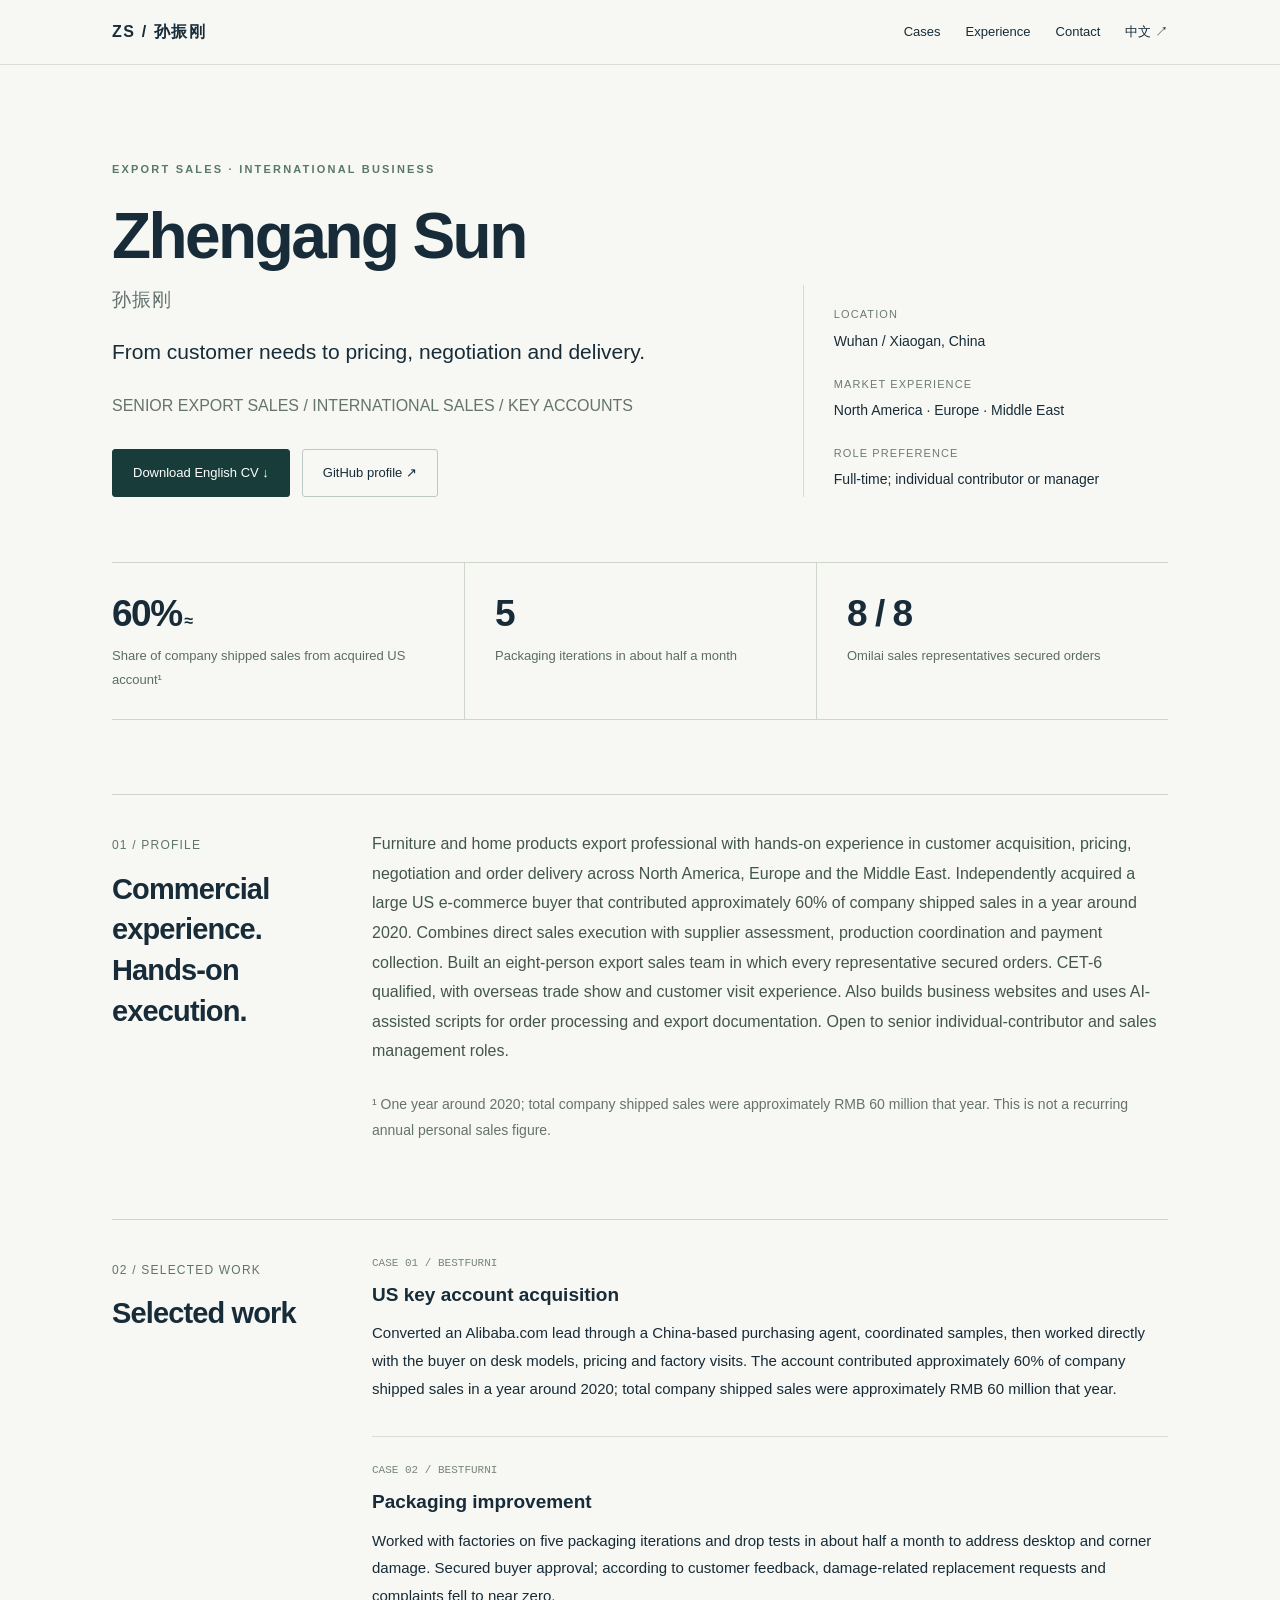
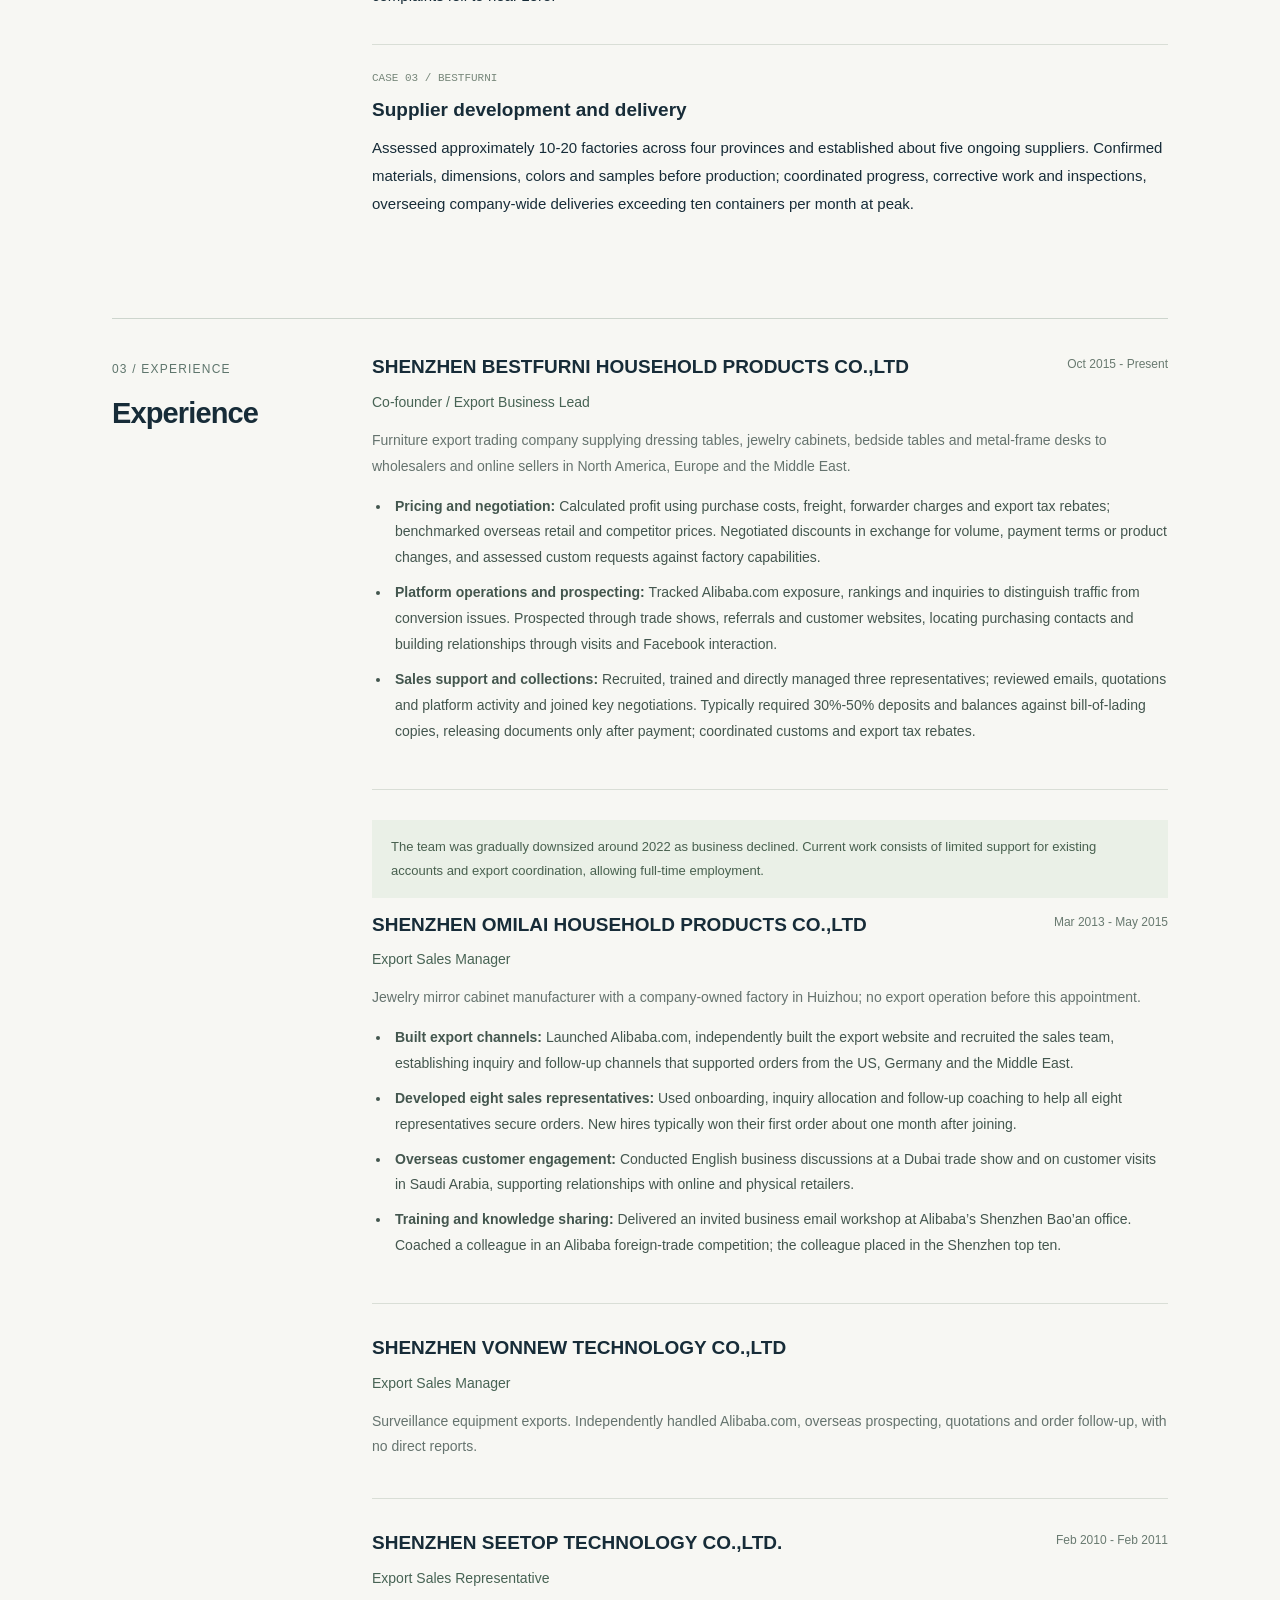
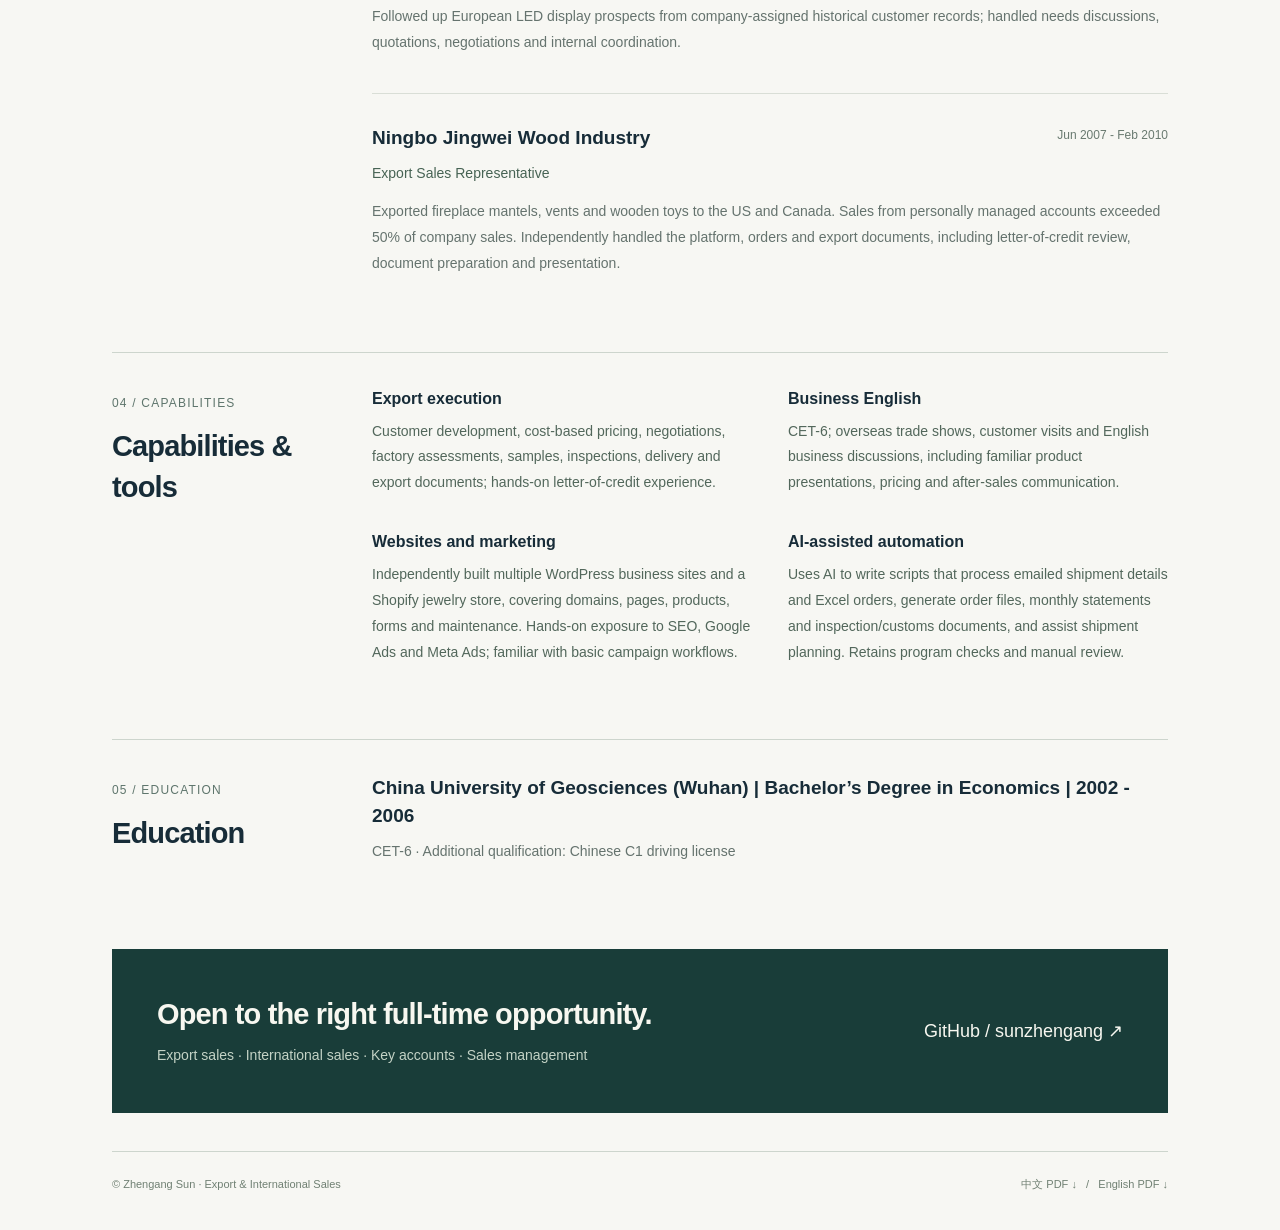
==== en.html @ 6c3768ad "Publish bilingual export sales resume with public PDF downloads" ====
<!doctype html><html lang="en"><head><meta charset="utf-8"><meta name="viewport" content="width=device-width,initial-scale=1"><title>Zhengang Sun | Export & International Sales</title><meta name="description" content="SENIOR EXPORT SALES / INTERNATIONAL SALES / KEY ACCOUNTS · Wuhan / Xiaogan · Customer development, negotiation and export delivery"><meta name="theme-color" content="#193d39"><link rel="stylesheet" href="style.css"><link rel="alternate" hreflang="zh-CN" href="index.html"></head><body><a class="skip" href="#main">Skip to content</a><header><nav aria-label="Main navigation"><a class="brand" href="en.html">ZS / 孙振刚</a><div class="navlinks"><a class="optional" href="#cases">Cases</a><a class="optional" href="#experience">Experience</a><a href="#contact">Contact</a><a href="index.html" lang="zh-CN">中文 ↗</a></div></nav></header><main id="main"><div class="hero"><div><span class="eyebrow">EXPORT SALES · INTERNATIONAL BUSINESS</span><h1>Zhengang Sun<small>孙振刚</small></h1><p class="lead">From customer needs to pricing, negotiation and delivery.</p><p class="muted">SENIOR EXPORT SALES / INTERNATIONAL SALES / KEY ACCOUNTS</p><div class="actions"><a class="button primary" href="resume-en.pdf" download>Download English CV ↓</a><a class="button" href="https://github.com/sunzhengang">GitHub profile ↗</a></div></div><aside class="hero-aside"><dl><div><dt>LOCATION</dt><dd>Wuhan / Xiaogan, China</dd></div><div><dt>MARKET EXPERIENCE</dt><dd>North America · Europe · Middle East</dd></div><div><dt>ROLE PREFERENCE</dt><dd>Full-time; individual contributor or manager</dd></div></dl></aside></div><div class="facts"><div class="fact"><div class="number">60%<span style="font-size:16px"> ≈</span></div><p>Share of company shipped sales from acquired US account¹</p></div><div class="fact"><div class="number">5</div><p>Packaging iterations in about half a month</p></div><div class="fact"><div class="number">8 / 8</div><p>Omilai sales representatives secured orders</p></div></div><section id="profile" class="section-layout"><div><span class="section-label">01 / PROFILE</span><h2>Commercial experience.<br>Hands-on execution.</h2></div><div><p class="intro">Furniture and home products export professional with hands-on experience in customer acquisition, pricing, negotiation and order delivery across North America, Europe and the Middle East. Independently acquired a large US e-commerce buyer that contributed approximately 60% of company shipped sales in a year around 2020. Combines direct sales execution with supplier assessment, production coordination and payment collection. Built an eight-person export sales team in which every representative secured orders. CET-6 qualified, with overseas trade show and customer visit experience. Also builds business websites and uses AI-assisted scripts for order processing and export documentation. Open to senior individual-contributor and sales management roles.</p><p class="context">¹ One year around 2020; total company shipped sales were approximately RMB 60 million that year. This is not a recurring annual personal sales figure.</p></div></section><section id="cases" class="section-layout"><div><span class="section-label">02 / SELECTED WORK</span><h2>Selected work</h2></div><div><article class="case"><div class="case-index">CASE 01 / BESTFURNI</div><h3>US key account acquisition</h3><p>Converted an Alibaba.com lead through a China-based purchasing agent, coordinated samples, then worked directly with the buyer on desk models, pricing and factory visits. The account contributed approximately 60% of company shipped sales in a year around 2020; total company shipped sales were approximately RMB 60 million that year.</p></article><article class="case"><div class="case-index">CASE 02 / BESTFURNI</div><h3>Packaging improvement</h3><p>Worked with factories on five packaging iterations and drop tests in about half a month to address desktop and corner damage. Secured buyer approval; according to customer feedback, damage-related replacement requests and complaints fell to near zero.</p></article><article class="case"><div class="case-index">CASE 03 / BESTFURNI</div><h3>Supplier development and delivery</h3><p>Assessed approximately 10-20 factories across four provinces and established about five ongoing suppliers. Confirmed materials, dimensions, colors and samples before production; coordinated progress, corrective work and inspections, overseeing company-wide deliveries exceeding ten containers per month at peak.</p></article></div></section><section id="experience" class="section-layout"><div><span class="section-label">03 / EXPERIENCE</span><h2>Experience</h2></div><div><article class="job"><div class="jobhead"><h3>SHENZHEN BESTFURNI HOUSEHOLD PRODUCTS CO.,LTD</h3><span class="date">Oct 2015 - Present</span></div><p class="role">Co-founder / Export Business Lead</p><p class="context">Furniture export trading company supplying dressing tables, jewelry cabinets, bedside tables and metal-frame desks to wholesalers and online sellers in North America, Europe and the Middle East.</p><ul><li><strong>Pricing and negotiation: </strong>Calculated profit using purchase costs, freight, forwarder charges and export tax rebates; benchmarked overseas retail and competitor prices. Negotiated discounts in exchange for volume, payment terms or product changes, and assessed custom requests against factory capabilities.</li><li><strong>Platform operations and prospecting: </strong>Tracked Alibaba.com exposure, rankings and inquiries to distinguish traffic from conversion issues. Prospected through trade shows, referrals and customer websites, locating purchasing contacts and building relationships through visits and Facebook interaction.</li><li><strong>Sales support and collections: </strong>Recruited, trained and directly managed three representatives; reviewed emails, quotations and platform activity and joined key negotiations. Typically required 30%-50% deposits and balances against bill-of-lading copies, releasing documents only after payment; coordinated customs and export tax rebates.</li></ul></article><p class="note">The team was gradually downsized around 2022 as business declined. Current work consists of limited support for existing accounts and export coordination, allowing full-time employment.</p><article class="job"><div class="jobhead"><h3>SHENZHEN OMILAI HOUSEHOLD PRODUCTS CO.,LTD</h3><span class="date">Mar 2013 - May 2015</span></div><p class="role">Export Sales Manager</p><p class="context">Jewelry mirror cabinet manufacturer with a company-owned factory in Huizhou; no export operation before this appointment.</p><ul><li><strong>Built export channels: </strong>Launched Alibaba.com, independently built the export website and recruited the sales team, establishing inquiry and follow-up channels that supported orders from the US, Germany and the Middle East.</li><li><strong>Developed eight sales representatives: </strong>Used onboarding, inquiry allocation and follow-up coaching to help all eight representatives secure orders. New hires typically won their first order about one month after joining.</li><li><strong>Overseas customer engagement: </strong>Conducted English business discussions at a Dubai trade show and on customer visits in Saudi Arabia, supporting relationships with online and physical retailers.</li><li><strong>Training and knowledge sharing: </strong>Delivered an invited business email workshop at Alibaba’s Shenzhen Bao’an office. Coached a colleague in an Alibaba foreign-trade competition; the colleague placed in the Shenzhen top ten.</li></ul></article><article class="job"><div class="jobhead"><h3>SHENZHEN VONNEW TECHNOLOGY CO.,LTD</h3><span class="date"></span></div><p class="role">Export Sales Manager</p><p class="context">Surveillance equipment exports. Independently handled Alibaba.com, overseas prospecting, quotations and order follow-up, with no direct reports.</p></article><article class="job"><div class="jobhead"><h3>SHENZHEN SEETOP TECHNOLOGY CO.,LTD.</h3><span class="date">Feb 2010 - Feb 2011</span></div><p class="role">Export Sales Representative</p><p class="context">Followed up European LED display prospects from company-assigned historical customer records; handled needs discussions, quotations, negotiations and internal coordination.</p></article><article class="job"><div class="jobhead"><h3>Ningbo Jingwei Wood Industry</h3><span class="date">Jun 2007 - Feb 2010</span></div><p class="role">Export Sales Representative</p><p class="context">Exported fireplace mantels, vents and wooden toys to the US and Canada. Sales from personally managed accounts exceeded 50% of company sales. Independently handled the platform, orders and export documents, including letter-of-credit review, document preparation and presentation.</p></article></div></section><section id="skills" class="section-layout"><div><span class="section-label">04 / CAPABILITIES</span><h2>Capabilities & tools</h2></div><div><div class="skills"><article class="skill"><h3>Export execution</h3><p>Customer development, cost-based pricing, negotiations, factory assessments, samples, inspections, delivery and export documents; hands-on letter-of-credit experience.</p></article><article class="skill"><h3>Business English</h3><p>CET-6; overseas trade shows, customer visits and English business discussions, including familiar product presentations, pricing and after-sales communication.</p></article><article class="skill"><h3>Websites and marketing</h3><p>Independently built multiple WordPress business sites and a Shopify jewelry store, covering domains, pages, products, forms and maintenance. Hands-on exposure to SEO, Google Ads and Meta Ads; familiar with basic campaign workflows.</p></article><article class="skill"><h3>AI-assisted automation</h3><p>Uses AI to write scripts that process emailed shipment details and Excel orders, generate order files, monthly statements and inspection/customs documents, and assist shipment planning. Retains program checks and manual review.</p></article></div></div></section><section id="education" class="section-layout"><div><span class="section-label">05 / EDUCATION</span><h2>Education</h2></div><div><h3>China University of Geosciences (Wuhan)  |  Bachelor’s Degree in Economics  |  2002 - 2006</h3><p class="context">CET-6 · Additional qualification: Chinese C1 driving license</p></div></section><section id="contact" class="contact"><div><h2>Open to the right full-time opportunity.</h2><p>Export sales · International sales · Key accounts · Sales management</p></div><a href="https://github.com/sunzhengang">GitHub / sunzhengang ↗</a></section><footer><span>© Zhengang Sun · Export & International Sales</span><span><a href="resume-zh.pdf" download>中文 PDF ↓</a> &nbsp; / &nbsp; <a href="resume-en.pdf" download>English PDF ↓</a></span></footer></main></body></html>
---- style.css ----
*{box-sizing:border-box}html{scroll-behavior:smooth;scroll-padding-top:90px}body{margin:0;background:#f7f7f3;color:#172c38;font:16px/1.85 -apple-system,BlinkMacSystemFont,"Segoe UI","PingFang SC","Microsoft YaHei",sans-serif}a{color:inherit;text-decoration:none}a:hover{text-decoration:underline}header{border-bottom:1px solid #daddd7;background:#f7f7f3ef;position:sticky;top:0;z-index:2;backdrop-filter:blur(12px)}nav{max-width:1120px;margin:auto;display:flex;align-items:center;justify-content:space-between;padding:17px 32px;gap:24px}.brand{font-weight:650;letter-spacing:.1em}.navlinks{display:flex;gap:25px;font-size:13px}main{max-width:1120px;margin:auto;padding:0 32px}.hero{padding:88px 0 65px;display:grid;grid-template-columns:1.7fr 1fr;gap:70px}.eyebrow{font-size:11px;letter-spacing:.2em;font-weight:650;color:#58776f;text-transform:uppercase}h1{font-size:64px;line-height:1.15;letter-spacing:-.04em;margin:18px 0 22px;font-weight:600}h1 small{font-size:19px;letter-spacing:.06em;display:block;margin-top:15px;font-weight:400;color:#62716f}h2{font-size:29px;font-weight:550;letter-spacing:-.03em;line-height:1.4;margin:10px 0 28px}h3{font-size:19px;line-height:1.5;font-weight:600;margin:0 0 8px}.lead{font-size:21px;line-height:1.8;max-width:640px}.muted,.context{color:#65736e}.hero-aside{border-left:1px solid #d5dbd3;padding-left:30px;align-self:end;font-size:14px}.hero-aside dl{margin:0}.hero-aside dt{font-size:11px;color:#6d7b76;letter-spacing:.1em;margin-top:19px}.hero-aside dd{margin:4px 0}.actions{display:flex;gap:12px;flex-wrap:wrap;margin-top:28px}.button{font-size:13px;padding:11px 20px;border:1px solid #bdc9c0;border-radius:3px;display:inline-block}.button.primary{background:#183c3a;color:#fff;border-color:#183c3a}.facts{display:grid;grid-template-columns:repeat(3,1fr);border-top:1px solid #cdd5cd;border-bottom:1px solid #cdd5cd;margin-bottom:74px}.fact{padding:27px 25px 27px 0}.fact+.fact{border-left:1px solid #cdd5cd;padding-left:30px}.number{font-size:37px;font-weight:550;letter-spacing:-.04em;line-height:1.3}.fact p{font-size:13px;margin:6px 0 0;color:#596d65}section{padding:0 0 67px}.section-layout{display:grid;grid-template-columns:220px 1fr;gap:40px;border-top:1px solid #cdd5cd;padding-top:34px}.section-label{font-size:12px;color:#5e756c;letter-spacing:.1em}.intro{margin:0 0 26px;color:#43564e}.case{border-top:1px solid #d9ded6;padding:24px 0}.case:first-child{border-top:0;padding-top:0}.case-index{font:11px/1.8 monospace;color:#77877a;margin-bottom:7px}.case p{margin:10px 0;font-size:15px}.result{border-left:2px solid #789185;padding:5px 0 5px 16px;color:#294f43}.job{padding:0 0 30px;margin-bottom:30px;border-bottom:1px solid #d9ded6}.job:last-child{margin:0;border:0;padding-bottom:0}.jobhead{display:flex;justify-content:space-between;gap:22px}.date{font-size:12px;white-space:nowrap;color:#697a70}.role{color:#476354;font-size:14px;margin:0 0 12px}.context{font-size:14px;margin:8px 0}.job ul{padding-left:19px;font-size:14px;color:#43564e}.job li{padding-left:4px;margin:9px 0}.note{font-size:13px;background:#eaf0e7;padding:15px 19px;color:#48604f}.skills{display:grid;grid-template-columns:1fr 1fr;gap:28px 36px}.skill h3{font-size:16px}.skill p{font-size:14px;color:#52675b;margin:6px 0}.contact{background:#193d39;color:#f7f7f0;padding:45px;display:flex;justify-content:space-between;align-items:center;gap:24px;margin-bottom:38px}.contact h2{margin:0 0 8px}.contact p{font-size:14px;color:#c4d3c6;margin:0}.contact a{font-size:18px}footer{border-top:1px solid #cdd5cd;padding:22px 0 35px;font-size:11px;color:#708073;display:flex;justify-content:space-between;gap:20px}.skip{position:absolute;left:-999px}.skip:focus{left:20px;top:10px;background:white;z-index:9}a:focus-visible{outline:2px solid #4c806b;outline-offset:5px}@media(max-width:760px){nav{padding:14px 22px}.navlinks{gap:15px}.navlinks .optional{display:none}main{padding:0 22px}.hero{padding:50px 0 35px;grid-template-columns:1fr;gap:25px}h1{font-size:48px}.lead{font-size:18px}.hero-aside{border-left:0;border-top:1px solid #d5dbd3;padding:10px 0 0}.hero-aside dl{display:grid;grid-template-columns:1fr 1fr;gap:0 20px}.facts{margin-bottom:45px}.fact{padding:20px 10px 20px 0}.fact+.fact{padding-left:15px}.number{font-size:28px}.fact p{font-size:11px}.section-layout{grid-template-columns:1fr;gap:20px;padding-top:24px}h2{font-size:26px}.jobhead{display:block}.date{display:block;margin-bottom:9px}.skills{grid-template-columns:1fr;gap:20px}.contact{padding:25px;display:block}.contact a{display:block;margin-top:20px;font-size:16px}section{padding-bottom:45px}footer{display:block}footer span{display:block}}@media print{header,.actions,.contact{display:none}body{background:white;font-size:11px}main{max-width:none;padding:0}.hero{padding:0;gap:25px}h1{font-size:32px}.facts{margin-bottom:20px}.section-layout{grid-template-columns:130px 1fr;gap:15px}section{padding-bottom:20px}.job,.case{break-inside:avoid}.lead{font-size:15px}}
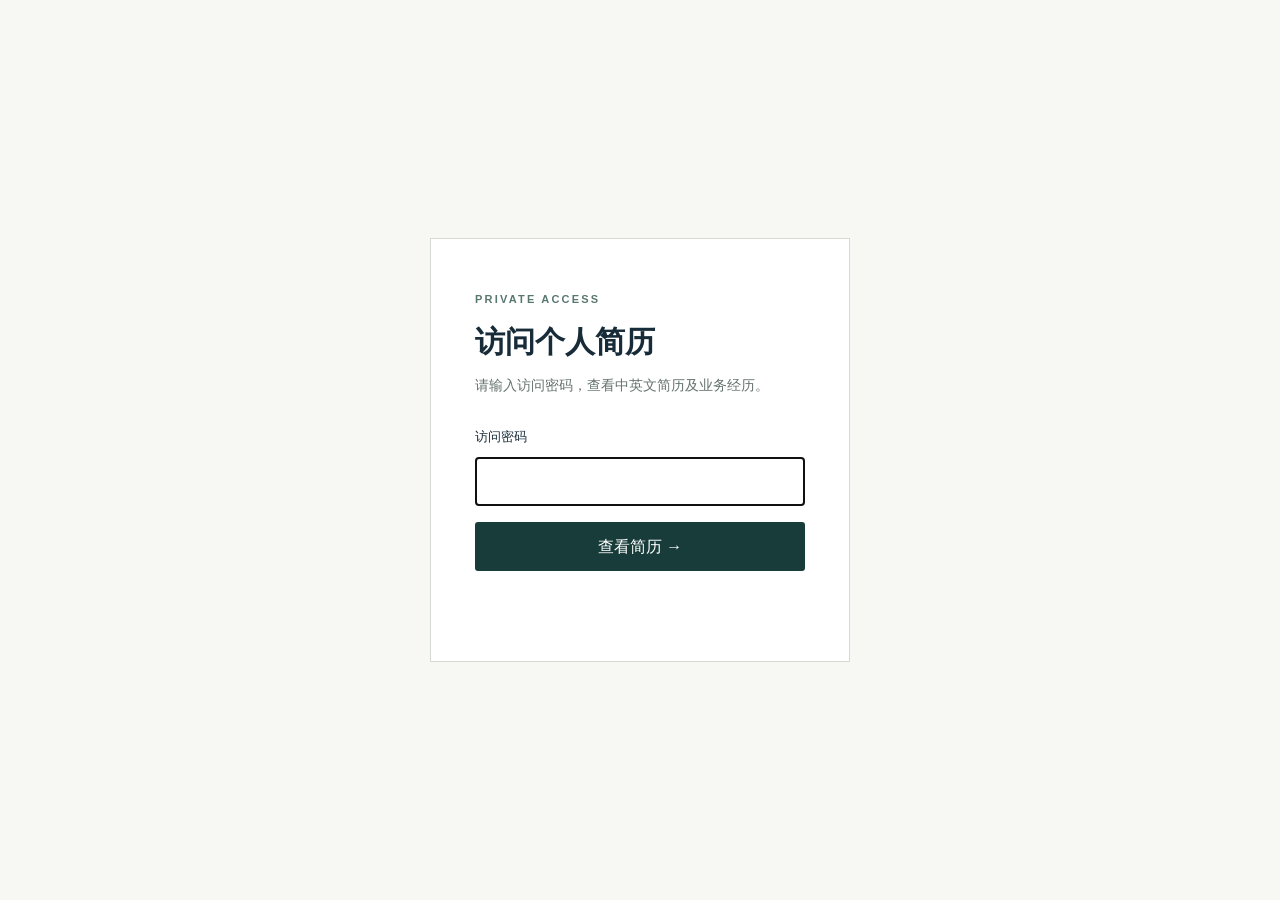
==== commit 58adad39: "Protect resume and downloads with encrypted password gate" ====
--- a/en.html
+++ b/en.html
@@ -1 +1 @@
-<!doctype html><html lang="en"><head><meta charset="utf-8"><meta name="viewport" content="width=device-width,initial-scale=1"><title>Zhengang Sun | Export & International Sales</title><meta name="description" content="SENIOR EXPORT SALES / INTERNATIONAL SALES / KEY ACCOUNTS · Wuhan / Xiaogan · Customer development, negotiation and export delivery"><meta name="theme-color" content="#193d39"><link rel="stylesheet" href="style.css"><link rel="alternate" hreflang="zh-CN" href="index.html"></head><body><a class="skip" href="#main">Skip to content</a><header><nav aria-label="Main navigation"><a class="brand" href="en.html">ZS / 孙振刚</a><div class="navlinks"><a class="optional" href="#cases">Cases</a><a class="optional" href="#experience">Experience</a><a href="#contact">Contact</a><a href="index.html" lang="zh-CN">中文 ↗</a></div></nav></header><main id="main"><div class="hero"><div><span class="eyebrow">EXPORT SALES · INTERNATIONAL BUSINESS</span><h1>Zhengang Sun<small>孙振刚</small></h1><p class="lead">From customer needs to pricing, negotiation and delivery.</p><p class="muted">SENIOR EXPORT SALES / INTERNATIONAL SALES / KEY ACCOUNTS</p><div class="actions"><a class="button primary" href="resume-en.pdf" download>Download English CV ↓</a><a class="button" href="https://github.com/sunzhengang">GitHub profile ↗</a></div></div><aside class="hero-aside"><dl><div><dt>LOCATION</dt><dd>Wuhan / Xiaogan, China</dd></div><div><dt>MARKET EXPERIENCE</dt><dd>North America · Europe · Middle East</dd></div><div><dt>ROLE PREFERENCE</dt><dd>Full-time; individual contributor or manager</dd></div></dl></aside></div><div class="facts"><div class="fact"><div class="number">60%<span style="font-size:16px"> ≈</span></div><p>Share of company shipped sales from acquired US account¹</p></div><div class="fact"><div class="number">5</div><p>Packaging iterations in about half a month</p></div><div class="fact"><div class="number">8 / 8</div><p>Omilai sales representatives secured orders</p></div></div><section id="profile" class="section-layout"><div><span class="section-label">01 / PROFILE</span><h2>Commercial experience.<br>Hands-on execution.</h2></div><div><p class="intro">Furniture and home products export professional with hands-on experience in customer acquisition, pricing, negotiation and order delivery across North America, Europe and the Middle East. Independently acquired a large US e-commerce buyer that contributed approximately 60% of company shipped sales in a year around 2020. Combines direct sales execution with supplier assessment, production coordination and payment collection. Built an eight-person export sales team in which every representative secured orders. CET-6 qualified, with overseas trade show and customer visit experience. Also builds business websites and uses AI-assisted scripts for order processing and export documentation. Open to senior individual-contributor and sales management roles.</p><p class="context">¹ One year around 2020; total company shipped sales were approximately RMB 60 million that year. This is not a recurring annual personal sales figure.</p></div></section><section id="cases" class="section-layout"><div><span class="section-label">02 / SELECTED WORK</span><h2>Selected work</h2></div><div><article class="case"><div class="case-index">CASE 01 / BESTFURNI</div><h3>US key account acquisition</h3><p>Converted an Alibaba.com lead through a China-based purchasing agent, coordinated samples, then worked directly with the buyer on desk models, pricing and factory visits. The account contributed approximately 60% of company shipped sales in a year around 2020; total company shipped sales were approximately RMB 60 million that year.</p></article><article class="case"><div class="case-index">CASE 02 / BESTFURNI</div><h3>Packaging improvement</h3><p>Worked with factories on five packaging iterations and drop tests in about half a month to address desktop and corner damage. Secured buyer approval; according to customer feedback, damage-related replacement requests and complaints fell to near zero.</p></article><article class="case"><div class="case-index">CASE 03 / BESTFURNI</div><h3>Supplier development and delivery</h3><p>Assessed approximately 10-20 factories across four provinces and established about five ongoing suppliers. Confirmed materials, dimensions, colors and samples before production; coordinated progress, corrective work and inspections, overseeing company-wide deliveries exceeding ten containers per month at peak.</p></article></div></section><section id="experience" class="section-layout"><div><span class="section-label">03 / EXPERIENCE</span><h2>Experience</h2></div><div><article class="job"><div class="jobhead"><h3>SHENZHEN BESTFURNI HOUSEHOLD PRODUCTS CO.,LTD</h3><span class="date">Oct 2015 - Present</span></div><p class="role">Co-founder / Export Business Lead</p><p class="context">Furniture export trading company supplying dressing tables, jewelry cabinets, bedside tables and metal-frame desks to wholesalers and online sellers in North America, Europe and the Middle East.</p><ul><li><strong>Pricing and negotiation: </strong>Calculated profit using purchase costs, freight, forwarder charges and export tax rebates; benchmarked overseas retail and competitor prices. Negotiated discounts in exchange for volume, payment terms or product changes, and assessed custom requests against factory capabilities.</li><li><strong>Platform operations and prospecting: </strong>Tracked Alibaba.com exposure, rankings and inquiries to distinguish traffic from conversion issues. Prospected through trade shows, referrals and customer websites, locating purchasing contacts and building relationships through visits and Facebook interaction.</li><li><strong>Sales support and collections: </strong>Recruited, trained and directly managed three representatives; reviewed emails, quotations and platform activity and joined key negotiations. Typically required 30%-50% deposits and balances against bill-of-lading copies, releasing documents only after payment; coordinated customs and export tax rebates.</li></ul></article><p class="note">The team was gradually downsized around 2022 as business declined. Current work consists of limited support for existing accounts and export coordination, allowing full-time employment.</p><article class="job"><div class="jobhead"><h3>SHENZHEN OMILAI HOUSEHOLD PRODUCTS CO.,LTD</h3><span class="date">Mar 2013 - May 2015</span></div><p class="role">Export Sales Manager</p><p class="context">Jewelry mirror cabinet manufacturer with a company-owned factory in Huizhou; no export operation before this appointment.</p><ul><li><strong>Built export channels: </strong>Launched Alibaba.com, independently built the export website and recruited the sales team, establishing inquiry and follow-up channels that supported orders from the US, Germany and the Middle East.</li><li><strong>Developed eight sales representatives: </strong>Used onboarding, inquiry allocation and follow-up coaching to help all eight representatives secure orders. New hires typically won their first order about one month after joining.</li><li><strong>Overseas customer engagement: </strong>Conducted English business discussions at a Dubai trade show and on customer visits in Saudi Arabia, supporting relationships with online and physical retailers.</li><li><strong>Training and knowledge sharing: </strong>Delivered an invited business email workshop at Alibaba’s Shenzhen Bao’an office. Coached a colleague in an Alibaba foreign-trade competition; the colleague placed in the Shenzhen top ten.</li></ul></article><article class="job"><div class="jobhead"><h3>SHENZHEN VONNEW TECHNOLOGY CO.,LTD</h3><span class="date"></span></div><p class="role">Export Sales Manager</p><p class="context">Surveillance equipment exports. Independently handled Alibaba.com, overseas prospecting, quotations and order follow-up, with no direct reports.</p></article><article class="job"><div class="jobhead"><h3>SHENZHEN SEETOP TECHNOLOGY CO.,LTD.</h3><span class="date">Feb 2010 - Feb 2011</span></div><p class="role">Export Sales Representative</p><p class="context">Followed up European LED display prospects from company-assigned historical customer records; handled needs discussions, quotations, negotiations and internal coordination.</p></article><article class="job"><div class="jobhead"><h3>Ningbo Jingwei Wood Industry</h3><span class="date">Jun 2007 - Feb 2010</span></div><p class="role">Export Sales Representative</p><p class="context">Exported fireplace mantels, vents and wooden toys to the US and Canada. Sales from personally managed accounts exceeded 50% of company sales. Independently handled the platform, orders and export documents, including letter-of-credit review, document preparation and presentation.</p></article></div></section><section id="skills" class="section-layout"><div><span class="section-label">04 / CAPABILITIES</span><h2>Capabilities & tools</h2></div><div><div class="skills"><article class="skill"><h3>Export execution</h3><p>Customer development, cost-based pricing, negotiations, factory assessments, samples, inspections, delivery and export documents; hands-on letter-of-credit experience.</p></article><article class="skill"><h3>Business English</h3><p>CET-6; overseas trade shows, customer visits and English business discussions, including familiar product presentations, pricing and after-sales communication.</p></article><article class="skill"><h3>Websites and marketing</h3><p>Independently built multiple WordPress business sites and a Shopify jewelry store, covering domains, pages, products, forms and maintenance. Hands-on exposure to SEO, Google Ads and Meta Ads; familiar with basic campaign workflows.</p></article><article class="skill"><h3>AI-assisted automation</h3><p>Uses AI to write scripts that process emailed shipment details and Excel orders, generate order files, monthly statements and inspection/customs documents, and assist shipment planning. Retains program checks and manual review.</p></article></div></div></section><section id="education" class="section-layout"><div><span class="section-label">05 / EDUCATION</span><h2>Education</h2></div><div><h3>China University of Geosciences (Wuhan)  |  Bachelor’s Degree in Economics  |  2002 - 2006</h3><p class="context">CET-6 · Additional qualification: Chinese C1 driving license</p></div></section><section id="contact" class="contact"><div><h2>Open to the right full-time opportunity.</h2><p>Export sales · International sales · Key accounts · Sales management</p></div><a href="https://github.com/sunzhengang">GitHub / sunzhengang ↗</a></section><footer><span>© Zhengang Sun · Export & International Sales</span><span><a href="resume-zh.pdf" download>中文 PDF ↓</a> &nbsp; / &nbsp; <a href="resume-en.pdf" download>English PDF ↓</a></span></footer></main></body></html>+<!doctype html><html lang="zh-CN"><head><meta charset="utf-8"><meta name="viewport" content="width=device-width,initial-scale=1"><meta name="robots" content="noindex,nofollow"><title>个人简历 · 访问验证</title><link rel="stylesheet" href="style.css"><style>body.locked{min-height:100vh;display:grid;place-items:center;padding:24px}.gate{width:min(100%,420px);padding:44px;border:1px solid #d5dbd3;background:#fff}.gate h1{font-size:30px;letter-spacing:0;margin:12px 0}.gate p{color:#65736e;font-size:14px}.gate label{display:block;margin:26px 0 8px;font-size:13px}.gate input{width:100%;height:49px;border:1px solid #bdc9c0;border-radius:3px;padding:0 13px;font-size:16px}.gate button{width:100%;height:49px;margin-top:16px;background:#183c3a;color:white;border:0;border-radius:3px;font:inherit;cursor:pointer}.gate button:disabled{opacity:.6}.gate #message{min-height:1.5em;color:#9b443e;font-size:13px}.gate .eyebrow{font-size:11px}</style><script defer src="gate.js"></script></head><body class="locked"><main class="gate"><span class="eyebrow">PRIVATE ACCESS</span><h1>访问个人简历</h1><p>请输入访问密码，查看中英文简历及业务经历。</p><form id="unlock"><label for="password">访问密码</label><input id="password" type="password" autocomplete="current-password" required autofocus><button id="submit" type="submit">查看简历 →</button><p id="message" role="status" aria-live="polite"></p></form></main></body></html>
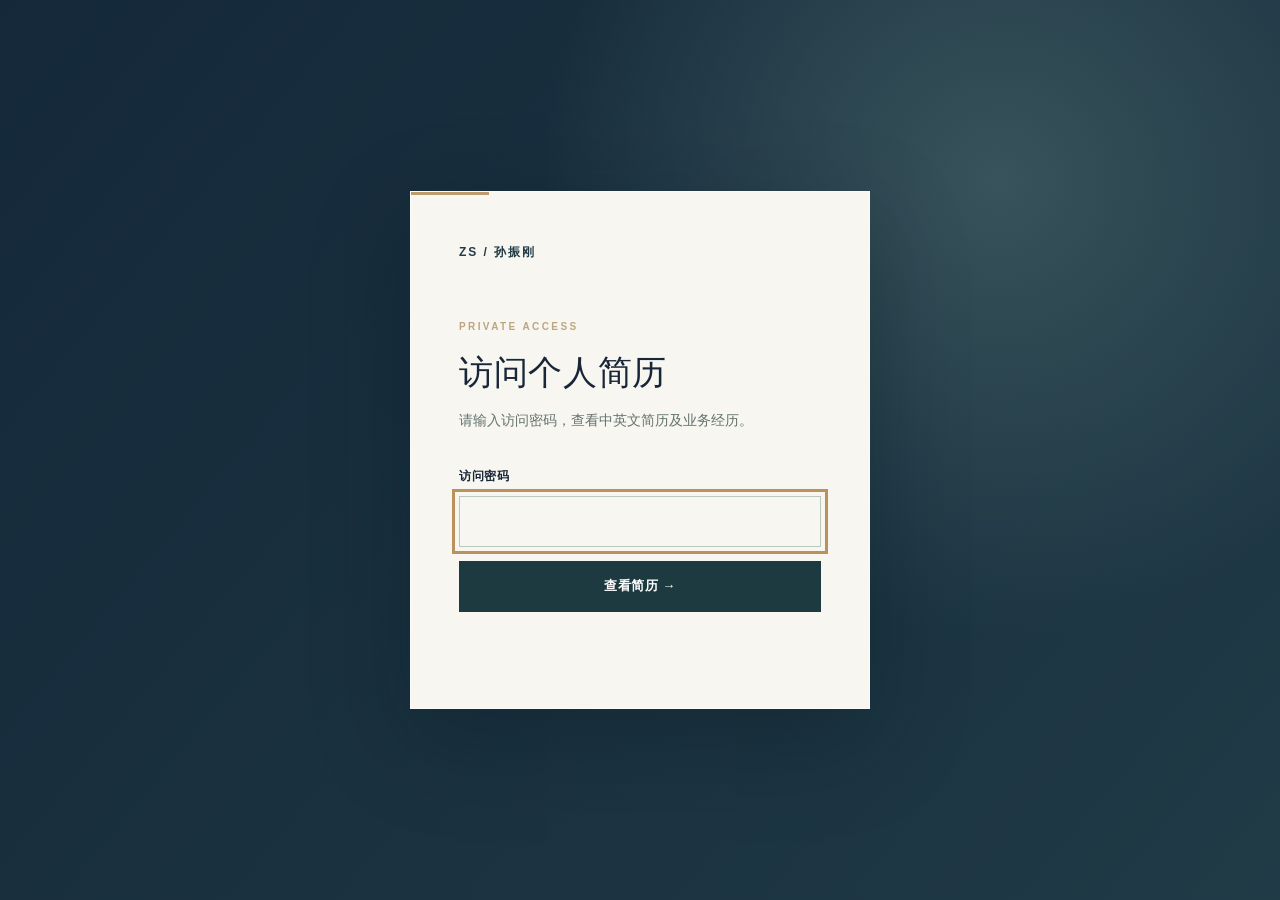
==== commit a661d763: "Redesign resume and access screen with editorial styling" ====
--- a/en.html
+++ b/en.html
@@ -1 +1 @@
-<!doctype html><html lang="zh-CN"><head><meta charset="utf-8"><meta name="viewport" content="width=device-width,initial-scale=1"><meta name="robots" content="noindex,nofollow"><title>个人简历 · 访问验证</title><link rel="stylesheet" href="style.css"><style>body.locked{min-height:100vh;display:grid;place-items:center;padding:24px}.gate{width:min(100%,420px);padding:44px;border:1px solid #d5dbd3;background:#fff}.gate h1{font-size:30px;letter-spacing:0;margin:12px 0}.gate p{color:#65736e;font-size:14px}.gate label{display:block;margin:26px 0 8px;font-size:13px}.gate input{width:100%;height:49px;border:1px solid #bdc9c0;border-radius:3px;padding:0 13px;font-size:16px}.gate button{width:100%;height:49px;margin-top:16px;background:#183c3a;color:white;border:0;border-radius:3px;font:inherit;cursor:pointer}.gate button:disabled{opacity:.6}.gate #message{min-height:1.5em;color:#9b443e;font-size:13px}.gate .eyebrow{font-size:11px}</style><script defer src="gate.js"></script></head><body class="locked"><main class="gate"><span class="eyebrow">PRIVATE ACCESS</span><h1>访问个人简历</h1><p>请输入访问密码，查看中英文简历及业务经历。</p><form id="unlock"><label for="password">访问密码</label><input id="password" type="password" autocomplete="current-password" required autofocus><button id="submit" type="submit">查看简历 →</button><p id="message" role="status" aria-live="polite"></p></form></main></body></html>+<!doctype html><html lang="zh-CN"><head><meta charset="utf-8"><meta name="viewport" content="width=device-width,initial-scale=1"><meta name="robots" content="noindex,nofollow"><title>个人简历 · 访问验证</title><link rel="stylesheet" href="style.css"><style>body.locked{min-height:100vh;display:grid;place-items:center;padding:24px;background:#142839;background-image:radial-gradient(circle at 78% 20%,#38535b 0,transparent 37%),linear-gradient(130deg,#142839,#203a46)}.gate{position:relative;width:min(100%,460px);padding:51px 48px;background:#f7f6f0;border:1px solid #ffffff66;box-shadow:0 30px 90px #07172150}.gate:before{content:"ZS / 孙振刚";display:block;font:700 12px/1.5 var(--sans);letter-spacing:.16em;color:#223c47;margin-bottom:50px}.gate:after{content:"";position:absolute;top:0;left:0;width:78px;height:3px;background:#bf9c6e}.gate h1{font-family:var(--serif);font-size:34px;letter-spacing:.02em;margin:15px 0}.gate p{color:#64736f;font-size:14px}.gate label{display:block;margin:31px 0 8px;font-size:12px;font-weight:600;letter-spacing:.06em}.gate input{width:100%;height:51px;background:transparent;border:1px solid #bac7be;padding:0 14px;font-size:16px}.gate button{width:100%;height:51px;margin-top:14px;background:#1d3a40;color:white;border:0;font:600 13px var(--sans);letter-spacing:.04em;cursor:pointer}.gate button:hover{background:#31554f}.gate button:disabled{opacity:.6}.gate #message{min-height:1.5em;color:#9b443e;font-size:13px}.gate .eyebrow{font-size:10px}@media(max-width:500px){.gate{padding:38px 28px}.gate:before{margin-bottom:38px}}</style><script defer src="gate.js"></script></head><body class="locked"><main class="gate"><span class="eyebrow">PRIVATE ACCESS</span><h1>访问个人简历</h1><p>请输入访问密码，查看中英文简历及业务经历。</p><form id="unlock"><label for="password">访问密码</label><input id="password" type="password" autocomplete="current-password" required autofocus><button id="submit" type="submit">查看简历 →</button><p id="message" role="status" aria-live="polite"></p></form></main></body></html>
--- a/style.css
+++ b/style.css
@@ -1 +1 @@
-*{box-sizing:border-box}html{scroll-behavior:smooth;scroll-padding-top:90px}body{margin:0;background:#f7f7f3;color:#172c38;font:16px/1.85 -apple-system,BlinkMacSystemFont,"Segoe UI","PingFang SC","Microsoft YaHei",sans-serif}a{color:inherit;text-decoration:none}a:hover{text-decoration:underline}header{border-bottom:1px solid #daddd7;background:#f7f7f3ef;position:sticky;top:0;z-index:2;backdrop-filter:blur(12px)}nav{max-width:1120px;margin:auto;display:flex;align-items:center;justify-content:space-between;padding:17px 32px;gap:24px}.brand{font-weight:650;letter-spacing:.1em}.navlinks{display:flex;gap:25px;font-size:13px}main{max-width:1120px;margin:auto;padding:0 32px}.hero{padding:88px 0 65px;display:grid;grid-template-columns:1.7fr 1fr;gap:70px}.eyebrow{font-size:11px;letter-spacing:.2em;font-weight:650;color:#58776f;text-transform:uppercase}h1{font-size:64px;line-height:1.15;letter-spacing:-.04em;margin:18px 0 22px;font-weight:600}h1 small{font-size:19px;letter-spacing:.06em;display:block;margin-top:15px;font-weight:400;color:#62716f}h2{font-size:29px;font-weight:550;letter-spacing:-.03em;line-height:1.4;margin:10px 0 28px}h3{font-size:19px;line-height:1.5;font-weight:600;margin:0 0 8px}.lead{font-size:21px;line-height:1.8;max-width:640px}.muted,.context{color:#65736e}.hero-aside{border-left:1px solid #d5dbd3;padding-left:30px;align-self:end;font-size:14px}.hero-aside dl{margin:0}.hero-aside dt{font-size:11px;color:#6d7b76;letter-spacing:.1em;margin-top:19px}.hero-aside dd{margin:4px 0}.actions{display:flex;gap:12px;flex-wrap:wrap;margin-top:28px}.button{font-size:13px;padding:11px 20px;border:1px solid #bdc9c0;border-radius:3px;display:inline-block}.button.primary{background:#183c3a;color:#fff;border-color:#183c3a}.facts{display:grid;grid-template-columns:repeat(3,1fr);border-top:1px solid #cdd5cd;border-bottom:1px solid #cdd5cd;margin-bottom:74px}.fact{padding:27px 25px 27px 0}.fact+.fact{border-left:1px solid #cdd5cd;padding-left:30px}.number{font-size:37px;font-weight:550;letter-spacing:-.04em;line-height:1.3}.fact p{font-size:13px;margin:6px 0 0;color:#596d65}section{padding:0 0 67px}.section-layout{display:grid;grid-template-columns:220px 1fr;gap:40px;border-top:1px solid #cdd5cd;padding-top:34px}.section-label{font-size:12px;color:#5e756c;letter-spacing:.1em}.intro{margin:0 0 26px;color:#43564e}.case{border-top:1px solid #d9ded6;padding:24px 0}.case:first-child{border-top:0;padding-top:0}.case-index{font:11px/1.8 monospace;color:#77877a;margin-bottom:7px}.case p{margin:10px 0;font-size:15px}.result{border-left:2px solid #789185;padding:5px 0 5px 16px;color:#294f43}.job{padding:0 0 30px;margin-bottom:30px;border-bottom:1px solid #d9ded6}.job:last-child{margin:0;border:0;padding-bottom:0}.jobhead{display:flex;justify-content:space-between;gap:22px}.date{font-size:12px;white-space:nowrap;color:#697a70}.role{color:#476354;font-size:14px;margin:0 0 12px}.context{font-size:14px;margin:8px 0}.job ul{padding-left:19px;font-size:14px;color:#43564e}.job li{padding-left:4px;margin:9px 0}.note{font-size:13px;background:#eaf0e7;padding:15px 19px;color:#48604f}.skills{display:grid;grid-template-columns:1fr 1fr;gap:28px 36px}.skill h3{font-size:16px}.skill p{font-size:14px;color:#52675b;margin:6px 0}.contact{background:#193d39;color:#f7f7f0;padding:45px;display:flex;justify-content:space-between;align-items:center;gap:24px;margin-bottom:38px}.contact h2{margin:0 0 8px}.contact p{font-size:14px;color:#c4d3c6;margin:0}.contact a{font-size:18px}footer{border-top:1px solid #cdd5cd;padding:22px 0 35px;font-size:11px;color:#708073;display:flex;justify-content:space-between;gap:20px}.skip{position:absolute;left:-999px}.skip:focus{left:20px;top:10px;background:white;z-index:9}a:focus-visible{outline:2px solid #4c806b;outline-offset:5px}@media(max-width:760px){nav{padding:14px 22px}.navlinks{gap:15px}.navlinks .optional{display:none}main{padding:0 22px}.hero{padding:50px 0 35px;grid-template-columns:1fr;gap:25px}h1{font-size:48px}.lead{font-size:18px}.hero-aside{border-left:0;border-top:1px solid #d5dbd3;padding:10px 0 0}.hero-aside dl{display:grid;grid-template-columns:1fr 1fr;gap:0 20px}.facts{margin-bottom:45px}.fact{padding:20px 10px 20px 0}.fact+.fact{padding-left:15px}.number{font-size:28px}.fact p{font-size:11px}.section-layout{grid-template-columns:1fr;gap:20px;padding-top:24px}h2{font-size:26px}.jobhead{display:block}.date{display:block;margin-bottom:9px}.skills{grid-template-columns:1fr;gap:20px}.contact{padding:25px;display:block}.contact a{display:block;margin-top:20px;font-size:16px}section{padding-bottom:45px}footer{display:block}footer span{display:block}}@media print{header,.actions,.contact{display:none}body{background:white;font-size:11px}main{max-width:none;padding:0}.hero{padding:0;gap:25px}h1{font-size:32px}.facts{margin-bottom:20px}.section-layout{grid-template-columns:130px 1fr;gap:15px}section{padding-bottom:20px}.job,.case{break-inside:avoid}.lead{font-size:15px}}
+:root{--ink:#182637;--navy:#142839;--navy2:#213c4b;--gold:#c6a476;--paper:#f5f4ef;--rule:#d8dedb;--muted:#627374;--sans:-apple-system,BlinkMacSystemFont,"Segoe UI","PingFang SC","Microsoft YaHei",sans-serif;--serif:Georgia,"Songti SC","STSong",serif}*{box-sizing:border-box}html{scroll-behavior:smooth;scroll-padding-top:100px}body{margin:0;background:var(--paper);color:var(--ink);font:15px/1.9 var(--sans);-webkit-font-smoothing:antialiased}a{color:inherit;text-decoration:none}a:focus-visible,input:focus-visible,button:focus-visible{outline:3px solid #bb915e;outline-offset:4px}a:hover{text-decoration:underline}header{background:rgba(245,244,239,.95);border-bottom:1px solid #e2e5de;position:sticky;top:0;z-index:3;backdrop-filter:blur(15px)}nav{max-width:1272px;margin:auto;padding:19px 32px;display:flex;align-items:center;justify-content:space-between;gap:20px}.brand{font-weight:700;letter-spacing:.12em;font-size:13px}.navlinks{display:flex;gap:32px;color:#43575d;font-size:13px}.navlinks a:last-child{color:var(--ink);font-weight:600}main:not(.gate){max-width:1272px;margin:auto;padding:0 32px}.hero{position:relative;isolation:isolate;overflow:hidden;background:linear-gradient(125deg,#142738 0%,#1d3846 65%,#233e49 100%);color:#f6f4ed;margin-top:34px;padding:96px 74px 95px;display:grid;grid-template-columns:1.55fr 1fr;gap:68px;min-height:520px}.hero:before{content:"";position:absolute;z-index:-1;right:-95px;top:-165px;width:550px;height:550px;border:1px solid #ffffff19;border-radius:50%;box-shadow:0 0 0 55px #ffffff06,0 0 0 110px #ffffff05,0 0 0 165px #ffffff03}.hero:after{content:"";position:absolute;z-index:-1;left:0;right:0;bottom:0;height:1px;background:linear-gradient(90deg,#cbad7d,transparent)}.eyebrow{font-size:10px;letter-spacing:.24em;font-weight:700;color:#bca681;text-transform:uppercase}h1{font-family:var(--serif);font-size:68px;line-height:1.12;letter-spacing:.02em;margin:30px 0 28px;font-weight:500}h1 small{display:block;font:400 14px/1.5 var(--sans);letter-spacing:.2em;color:#becbc7;margin-top:18px}h2{font-family:var(--serif);font-size:31px;line-height:1.4;font-weight:500;letter-spacing:.01em;margin:15px 0 26px}h3{font-size:18px;line-height:1.5;font-weight:650;margin:0 0 8px}.lead{font-size:21px;line-height:1.8;max-width:640px;margin:0 0 12px}.hero .muted{font-size:13px;letter-spacing:.05em;color:#b7c8c5}.muted,.context{color:var(--muted)}.hero-aside{border-left:1px solid #ffffff3b;padding-left:32px;align-self:end;font-size:14px}.hero-aside dl{margin:0}.hero-aside dt{font-size:10px;color:#b9a881;letter-spacing:.14em;margin-top:24px}.hero-aside dt:first-child{margin-top:0}.hero-aside dd{margin:4px 0 0;color:#e4eae5}.actions{display:flex;gap:12px;flex-wrap:wrap;margin-top:35px}.button{font-size:12px;letter-spacing:.02em;padding:12px 19px;border:1px solid #80918d;display:inline-flex;align-items:center;min-height:48px}.hero .button{color:#f0f3ec}.hero .button.primary{background:#d3b68b;border-color:#d3b68b;color:#172a34;font-weight:650}.button:hover{text-decoration:none;filter:brightness(1.12)}.facts{display:grid;grid-template-columns:repeat(3,1fr);background:#fff;border:1px solid #e1e6df;margin:-1px 0 98px;box-shadow:0 18px 50px #263c3508}.fact{padding:32px 36px}.fact+.fact{border-left:1px solid #e5e8e2}.number{font-family:var(--serif);font-size:40px;font-weight:500;letter-spacing:-.04em;line-height:1.2;color:#233f49}.fact p{font-size:12px;margin:10px 0 0;color:#6a7876}section{padding-bottom:94px}.section-layout{display:grid;grid-template-columns:235px 1fr;gap:55px;border-top:1px solid #cbd4cf;padding-top:38px}.section-label{font-size:10px;color:#8b806b;letter-spacing:.15em;font-weight:700}.intro{margin:0 0 22px;color:#3d5053;font-size:16px;line-height:2}.case{position:relative;background:#fff;border:1px solid #e3e8e1;padding:28px 32px 28px 66px;margin-bottom:14px;box-shadow:0 7px 28px #293f3610}.case:before{content:"";position:absolute;left:32px;top:32px;width:2px;height:34px;background:var(--gold)}.case-index{font:10px/1.8 var(--sans);letter-spacing:.15em;color:#9a896e;margin-bottom:9px}.case p{margin:10px 0 0;color:#536668;font-size:14px;line-height:1.95}.job{position:relative;padding:0 0 35px 26px;margin:0 0 35px;border-left:1px solid #cdd9d3;border-bottom:1px solid #e2e7e0}.job:before{content:"";position:absolute;left:-4px;top:7px;width:7px;height:7px;background:#ab9170;border-radius:50%}.job:last-child{margin:0;border-bottom:0;padding-bottom:0}.jobhead{display:flex;justify-content:space-between;gap:22px}.date{font-size:11px;white-space:nowrap;letter-spacing:.03em;color:#72817c}.role{color:#597b70;font-size:13px;font-weight:600;margin:0 0 10px}.context{font-size:13px;margin:8px 0}.job ul{padding-left:17px;font-size:14px;color:#4d6061}.job li{padding-left:4px;margin:10px 0}.job li::marker{color:#b79d76}.note{font-size:13px;background:#e8eee7;padding:16px 20px;color:#4d655c;margin:-14px 0 38px 26px}.skills{display:grid;grid-template-columns:1fr 1fr;gap:14px}.skill{background:#edf0ea;padding:25px 26px;min-height:145px;border-top:2px solid #bdab90}.skill h3{font-size:15px}.skill p{font-size:13px;color:#576b69;margin:8px 0 0;line-height:1.9}.contact{background:var(--navy);color:#f7f6ef;padding:52px 55px;display:flex;justify-content:space-between;align-items:center;gap:24px;margin-bottom:42px;position:relative;overflow:hidden}.contact:after{content:"↗";position:absolute;right:28px;top:-92px;color:#ffffff08;font:260px var(--serif);pointer-events:none}.contact h2{margin:0 0 8px}.contact p{font-size:13px;color:#c1cec7;margin:0}.contact a{font-size:15px;color:#e1c599;z-index:1}footer{border-top:1px solid #cbd4cf;padding:22px 0 40px;font-size:11px;letter-spacing:.03em;color:#77827d;display:flex;justify-content:space-between;gap:20px}.skip{position:absolute;left:-999px}.skip:focus{left:20px;top:10px;background:white;z-index:9}@media(max-width:760px){nav{padding:16px 20px}.navlinks{gap:17px}.navlinks .optional{display:none}main:not(.gate){padding:0 18px}.hero{margin-top:18px;padding:50px 27px 38px;min-height:0;grid-template-columns:1fr;gap:28px}.hero:before{width:330px;height:330px;right:-180px;top:-100px}h1{font-size:47px;margin:24px 0}.lead{font-size:18px}.hero-aside{border-left:0;border-top:1px solid #ffffff40;padding:20px 0 0}.hero-aside dl{display:grid;grid-template-columns:1fr 1fr;gap:15px}.hero-aside dt{margin:0}.hero-aside dd{font-size:12px}.actions{margin-top:24px}.facts{margin:0 0 55px}.fact{padding:20px 12px}.number{font-size:27px}.fact p{font-size:10px;line-height:1.6}.section-layout{grid-template-columns:1fr;gap:10px;padding-top:27px}section{padding-bottom:55px}h2{font-size:26px;margin:9px 0 17px}.intro{font-size:15px}.case{padding:23px 22px 23px 44px}.case:before{left:21px;top:25px}.jobhead{display:block}.date{display:block;margin:0 0 9px}.skills{grid-template-columns:1fr}.skill{min-height:0}.contact{padding:32px 26px;display:block}.contact a{display:inline-block;margin-top:22px}.contact:after{font-size:180px;top:-55px}footer{display:block}footer span{display:block;margin-bottom:7px}}@media print{header,.actions,.contact{display:none}body{background:white;font-size:11px}.hero{background:none;color:#000;margin:0;padding:0;min-height:0}.hero .muted,.hero-aside dd{color:#333}.hero:before,.hero:after{display:none}.facts{margin:15px 0 25px;box-shadow:none}.section-layout{grid-template-columns:130px 1fr;gap:15px}section{padding-bottom:20px}.job,.case{break-inside:avoid}}
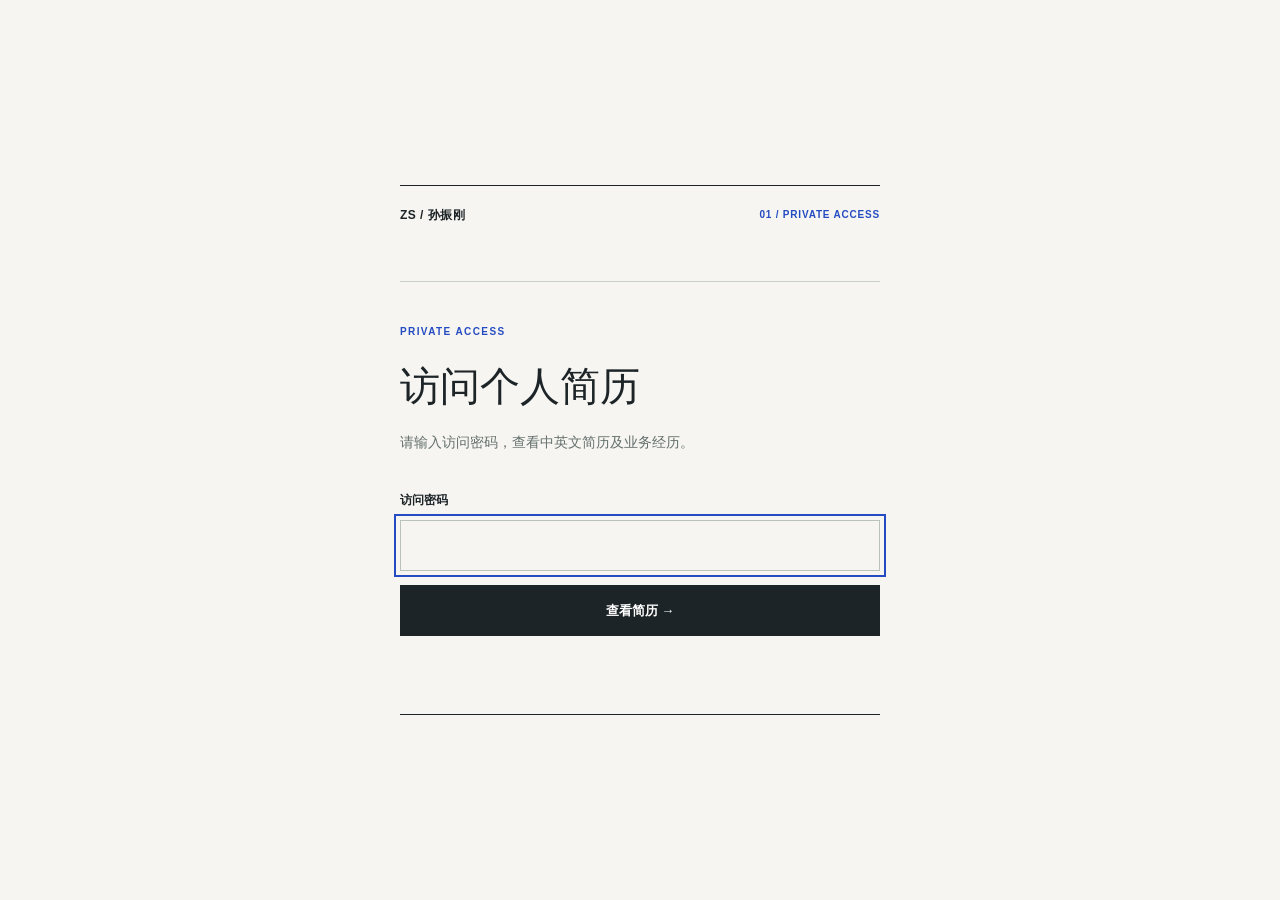
==== commit d4b00b9a: "Refine resume into restrained editorial design" ====
--- a/en.html
+++ b/en.html
@@ -1 +1 @@
-<!doctype html><html lang="zh-CN"><head><meta charset="utf-8"><meta name="viewport" content="width=device-width,initial-scale=1"><meta name="robots" content="noindex,nofollow"><title>个人简历 · 访问验证</title><link rel="stylesheet" href="style.css"><style>body.locked{min-height:100vh;display:grid;place-items:center;padding:24px;background:#142839;background-image:radial-gradient(circle at 78% 20%,#38535b 0,transparent 37%),linear-gradient(130deg,#142839,#203a46)}.gate{position:relative;width:min(100%,460px);padding:51px 48px;background:#f7f6f0;border:1px solid #ffffff66;box-shadow:0 30px 90px #07172150}.gate:before{content:"ZS / 孙振刚";display:block;font:700 12px/1.5 var(--sans);letter-spacing:.16em;color:#223c47;margin-bottom:50px}.gate:after{content:"";position:absolute;top:0;left:0;width:78px;height:3px;background:#bf9c6e}.gate h1{font-family:var(--serif);font-size:34px;letter-spacing:.02em;margin:15px 0}.gate p{color:#64736f;font-size:14px}.gate label{display:block;margin:31px 0 8px;font-size:12px;font-weight:600;letter-spacing:.06em}.gate input{width:100%;height:51px;background:transparent;border:1px solid #bac7be;padding:0 14px;font-size:16px}.gate button{width:100%;height:51px;margin-top:14px;background:#1d3a40;color:white;border:0;font:600 13px var(--sans);letter-spacing:.04em;cursor:pointer}.gate button:hover{background:#31554f}.gate button:disabled{opacity:.6}.gate #message{min-height:1.5em;color:#9b443e;font-size:13px}.gate .eyebrow{font-size:10px}@media(max-width:500px){.gate{padding:38px 28px}.gate:before{margin-bottom:38px}}</style><script defer src="gate.js"></script></head><body class="locked"><main class="gate"><span class="eyebrow">PRIVATE ACCESS</span><h1>访问个人简历</h1><p>请输入访问密码，查看中英文简历及业务经历。</p><form id="unlock"><label for="password">访问密码</label><input id="password" type="password" autocomplete="current-password" required autofocus><button id="submit" type="submit">查看简历 →</button><p id="message" role="status" aria-live="polite"></p></form></main></body></html>+<!doctype html><html lang="zh-CN"><head><meta charset="utf-8"><meta name="viewport" content="width=device-width,initial-scale=1"><meta name="robots" content="noindex,nofollow"><title>个人简历 · 访问验证</title><link rel="stylesheet" href="style.css"><style>body.locked{min-height:100vh;display:grid;place-items:center;padding:24px;background:#f6f5f1}.gate{position:relative;width:min(100%,480px);padding:0 0 32px;border-top:1px solid #1d2427;border-bottom:1px solid #1d2427}.gate:before{content:"ZS / 孙振刚";display:block;padding:20px 0 57px;border-bottom:1px solid #c9ceca;margin-bottom:34px;font:750 12px/1.5 var(--sans);letter-spacing:.04em;color:#1d2427}.gate:after{content:"01 / PRIVATE ACCESS";position:absolute;top:21px;right:0;font:700 10px/1.5 var(--sans);letter-spacing:.08em;color:#244bc1}.gate h1{font:500 40px/1.2 var(--serif);letter-spacing:0;margin:18px 0}.gate p{color:#65706d;font-size:14px}.gate label{display:block;margin:34px 0 8px;font-size:12px;font-weight:650}.gate input{width:100%;height:51px;background:transparent;border:1px solid #b9c2bb;padding:0 14px;font-size:16px}.gate button{width:100%;height:51px;margin-top:14px;background:#1d2427;color:white;border:0;font:650 13px var(--sans);cursor:pointer}.gate button:hover{background:#244bc1}.gate button:disabled{opacity:.6}.gate #message{min-height:1.5em;color:#9b443e;font-size:13px}.gate .eyebrow{font-size:10px}@media(max-width:500px){.gate:before{padding-bottom:40px}}</style><script defer src="gate.js"></script></head><body class="locked"><main class="gate"><span class="eyebrow">PRIVATE ACCESS</span><h1>访问个人简历</h1><p>请输入访问密码，查看中英文简历及业务经历。</p><form id="unlock"><label for="password">访问密码</label><input id="password" type="password" autocomplete="current-password" required autofocus><button id="submit" type="submit">查看简历 →</button><p id="message" role="status" aria-live="polite"></p></form></main></body></html>
--- a/style.css
+++ b/style.css
@@ -1 +1 @@
-:root{--ink:#182637;--navy:#142839;--navy2:#213c4b;--gold:#c6a476;--paper:#f5f4ef;--rule:#d8dedb;--muted:#627374;--sans:-apple-system,BlinkMacSystemFont,"Segoe UI","PingFang SC","Microsoft YaHei",sans-serif;--serif:Georgia,"Songti SC","STSong",serif}*{box-sizing:border-box}html{scroll-behavior:smooth;scroll-padding-top:100px}body{margin:0;background:var(--paper);color:var(--ink);font:15px/1.9 var(--sans);-webkit-font-smoothing:antialiased}a{color:inherit;text-decoration:none}a:focus-visible,input:focus-visible,button:focus-visible{outline:3px solid #bb915e;outline-offset:4px}a:hover{text-decoration:underline}header{background:rgba(245,244,239,.95);border-bottom:1px solid #e2e5de;position:sticky;top:0;z-index:3;backdrop-filter:blur(15px)}nav{max-width:1272px;margin:auto;padding:19px 32px;display:flex;align-items:center;justify-content:space-between;gap:20px}.brand{font-weight:700;letter-spacing:.12em;font-size:13px}.navlinks{display:flex;gap:32px;color:#43575d;font-size:13px}.navlinks a:last-child{color:var(--ink);font-weight:600}main:not(.gate){max-width:1272px;margin:auto;padding:0 32px}.hero{position:relative;isolation:isolate;overflow:hidden;background:linear-gradient(125deg,#142738 0%,#1d3846 65%,#233e49 100%);color:#f6f4ed;margin-top:34px;padding:96px 74px 95px;display:grid;grid-template-columns:1.55fr 1fr;gap:68px;min-height:520px}.hero:before{content:"";position:absolute;z-index:-1;right:-95px;top:-165px;width:550px;height:550px;border:1px solid #ffffff19;border-radius:50%;box-shadow:0 0 0 55px #ffffff06,0 0 0 110px #ffffff05,0 0 0 165px #ffffff03}.hero:after{content:"";position:absolute;z-index:-1;left:0;right:0;bottom:0;height:1px;background:linear-gradient(90deg,#cbad7d,transparent)}.eyebrow{font-size:10px;letter-spacing:.24em;font-weight:700;color:#bca681;text-transform:uppercase}h1{font-family:var(--serif);font-size:68px;line-height:1.12;letter-spacing:.02em;margin:30px 0 28px;font-weight:500}h1 small{display:block;font:400 14px/1.5 var(--sans);letter-spacing:.2em;color:#becbc7;margin-top:18px}h2{font-family:var(--serif);font-size:31px;line-height:1.4;font-weight:500;letter-spacing:.01em;margin:15px 0 26px}h3{font-size:18px;line-height:1.5;font-weight:650;margin:0 0 8px}.lead{font-size:21px;line-height:1.8;max-width:640px;margin:0 0 12px}.hero .muted{font-size:13px;letter-spacing:.05em;color:#b7c8c5}.muted,.context{color:var(--muted)}.hero-aside{border-left:1px solid #ffffff3b;padding-left:32px;align-self:end;font-size:14px}.hero-aside dl{margin:0}.hero-aside dt{font-size:10px;color:#b9a881;letter-spacing:.14em;margin-top:24px}.hero-aside dt:first-child{margin-top:0}.hero-aside dd{margin:4px 0 0;color:#e4eae5}.actions{display:flex;gap:12px;flex-wrap:wrap;margin-top:35px}.button{font-size:12px;letter-spacing:.02em;padding:12px 19px;border:1px solid #80918d;display:inline-flex;align-items:center;min-height:48px}.hero .button{color:#f0f3ec}.hero .button.primary{background:#d3b68b;border-color:#d3b68b;color:#172a34;font-weight:650}.button:hover{text-decoration:none;filter:brightness(1.12)}.facts{display:grid;grid-template-columns:repeat(3,1fr);background:#fff;border:1px solid #e1e6df;margin:-1px 0 98px;box-shadow:0 18px 50px #263c3508}.fact{padding:32px 36px}.fact+.fact{border-left:1px solid #e5e8e2}.number{font-family:var(--serif);font-size:40px;font-weight:500;letter-spacing:-.04em;line-height:1.2;color:#233f49}.fact p{font-size:12px;margin:10px 0 0;color:#6a7876}section{padding-bottom:94px}.section-layout{display:grid;grid-template-columns:235px 1fr;gap:55px;border-top:1px solid #cbd4cf;padding-top:38px}.section-label{font-size:10px;color:#8b806b;letter-spacing:.15em;font-weight:700}.intro{margin:0 0 22px;color:#3d5053;font-size:16px;line-height:2}.case{position:relative;background:#fff;border:1px solid #e3e8e1;padding:28px 32px 28px 66px;margin-bottom:14px;box-shadow:0 7px 28px #293f3610}.case:before{content:"";position:absolute;left:32px;top:32px;width:2px;height:34px;background:var(--gold)}.case-index{font:10px/1.8 var(--sans);letter-spacing:.15em;color:#9a896e;margin-bottom:9px}.case p{margin:10px 0 0;color:#536668;font-size:14px;line-height:1.95}.job{position:relative;padding:0 0 35px 26px;margin:0 0 35px;border-left:1px solid #cdd9d3;border-bottom:1px solid #e2e7e0}.job:before{content:"";position:absolute;left:-4px;top:7px;width:7px;height:7px;background:#ab9170;border-radius:50%}.job:last-child{margin:0;border-bottom:0;padding-bottom:0}.jobhead{display:flex;justify-content:space-between;gap:22px}.date{font-size:11px;white-space:nowrap;letter-spacing:.03em;color:#72817c}.role{color:#597b70;font-size:13px;font-weight:600;margin:0 0 10px}.context{font-size:13px;margin:8px 0}.job ul{padding-left:17px;font-size:14px;color:#4d6061}.job li{padding-left:4px;margin:10px 0}.job li::marker{color:#b79d76}.note{font-size:13px;background:#e8eee7;padding:16px 20px;color:#4d655c;margin:-14px 0 38px 26px}.skills{display:grid;grid-template-columns:1fr 1fr;gap:14px}.skill{background:#edf0ea;padding:25px 26px;min-height:145px;border-top:2px solid #bdab90}.skill h3{font-size:15px}.skill p{font-size:13px;color:#576b69;margin:8px 0 0;line-height:1.9}.contact{background:var(--navy);color:#f7f6ef;padding:52px 55px;display:flex;justify-content:space-between;align-items:center;gap:24px;margin-bottom:42px;position:relative;overflow:hidden}.contact:after{content:"↗";position:absolute;right:28px;top:-92px;color:#ffffff08;font:260px var(--serif);pointer-events:none}.contact h2{margin:0 0 8px}.contact p{font-size:13px;color:#c1cec7;margin:0}.contact a{font-size:15px;color:#e1c599;z-index:1}footer{border-top:1px solid #cbd4cf;padding:22px 0 40px;font-size:11px;letter-spacing:.03em;color:#77827d;display:flex;justify-content:space-between;gap:20px}.skip{position:absolute;left:-999px}.skip:focus{left:20px;top:10px;background:white;z-index:9}@media(max-width:760px){nav{padding:16px 20px}.navlinks{gap:17px}.navlinks .optional{display:none}main:not(.gate){padding:0 18px}.hero{margin-top:18px;padding:50px 27px 38px;min-height:0;grid-template-columns:1fr;gap:28px}.hero:before{width:330px;height:330px;right:-180px;top:-100px}h1{font-size:47px;margin:24px 0}.lead{font-size:18px}.hero-aside{border-left:0;border-top:1px solid #ffffff40;padding:20px 0 0}.hero-aside dl{display:grid;grid-template-columns:1fr 1fr;gap:15px}.hero-aside dt{margin:0}.hero-aside dd{font-size:12px}.actions{margin-top:24px}.facts{margin:0 0 55px}.fact{padding:20px 12px}.number{font-size:27px}.fact p{font-size:10px;line-height:1.6}.section-layout{grid-template-columns:1fr;gap:10px;padding-top:27px}section{padding-bottom:55px}h2{font-size:26px;margin:9px 0 17px}.intro{font-size:15px}.case{padding:23px 22px 23px 44px}.case:before{left:21px;top:25px}.jobhead{display:block}.date{display:block;margin:0 0 9px}.skills{grid-template-columns:1fr}.skill{min-height:0}.contact{padding:32px 26px;display:block}.contact a{display:inline-block;margin-top:22px}.contact:after{font-size:180px;top:-55px}footer{display:block}footer span{display:block;margin-bottom:7px}}@media print{header,.actions,.contact{display:none}body{background:white;font-size:11px}.hero{background:none;color:#000;margin:0;padding:0;min-height:0}.hero .muted,.hero-aside dd{color:#333}.hero:before,.hero:after{display:none}.facts{margin:15px 0 25px;box-shadow:none}.section-layout{grid-template-columns:130px 1fr;gap:15px}section{padding-bottom:20px}.job,.case{break-inside:avoid}}
+:root{--paper:#f6f5f1;--ink:#1d2427;--muted:#65706d;--line:#c9ceca;--blue:#244bc1;--sans:-apple-system,BlinkMacSystemFont,"Segoe UI","PingFang SC","Microsoft YaHei",sans-serif;--serif:"Iowan Old Style","Palatino Linotype",Palatino,"Songti SC","Noto Serif CJK SC",serif}*{box-sizing:border-box}html{scroll-behavior:smooth;scroll-padding-top:88px}body{margin:0;background:var(--paper);color:var(--ink);font:15px/1.9 var(--sans);-webkit-font-smoothing:antialiased}a{color:inherit;text-decoration:none}a:hover{text-decoration:underline;text-underline-offset:4px}a:focus-visible,input:focus-visible,button:focus-visible{outline:2px solid var(--blue);outline-offset:4px}header{background:rgba(246,245,241,.96);border-bottom:1px solid var(--ink);position:sticky;top:0;z-index:3;backdrop-filter:blur(12px)}nav{max-width:1272px;padding:17px 32px;margin:auto;display:flex;align-items:center;justify-content:space-between;gap:24px}.brand{font-weight:750;font-size:13px;letter-spacing:.04em}.navlinks{display:flex;align-items:center;gap:30px;font-size:12px;font-weight:550}.navlinks a:last-child{color:var(--blue)}main:not(.gate){max-width:1272px;margin:auto;padding:0 32px}.hero{padding:93px 0 70px;display:grid;grid-template-columns:minmax(0,1.6fr) minmax(230px,.62fr);gap:80px;align-items:end;border-bottom:1px solid var(--ink)}.eyebrow{font-size:10px;letter-spacing:.14em;font-weight:700;color:var(--blue);text-transform:uppercase}.hero .eyebrow:before{content:"";display:inline-block;width:26px;height:2px;margin-right:11px;margin-bottom:3px;background:var(--blue)}h1{font:500 clamp(54px,7.4vw,92px)/1.1 var(--serif);letter-spacing:-.04em;margin:32px 0}.hero h1 small{font:400 13px/1.5 var(--sans);display:block;letter-spacing:.14em;color:#727c77;margin-top:16px}.lead{font-size:21px;line-height:1.75;max-width:650px;margin:0 0 15px;letter-spacing:.02em}.muted,.context{color:var(--muted)}.hero .muted{font-size:13px;margin:0}.hero-aside{border-top:2px solid var(--blue);padding-top:20px;font-size:14px;align-self:end}.hero-aside dl{margin:0}.hero-aside dt{font-size:10px;color:#72807b;letter-spacing:.1em;margin-top:20px}.hero-aside dt:first-child{margin-top:0}.hero-aside dd{margin:4px 0 0;font-weight:550}.actions{display:flex;gap:18px;flex-wrap:wrap;margin-top:30px}.button{display:inline-flex;align-items:center;justify-content:center;font-size:12px;font-weight:650;min-height:46px;padding:10px 20px;border:1px solid var(--ink)}.button.primary{color:white;background:var(--ink)}.button:hover{background:var(--blue);border-color:var(--blue);color:#fff;text-decoration:none}.facts{display:grid;grid-template-columns:repeat(3,1fr);border-bottom:1px solid var(--line);margin-bottom:98px}.fact{padding:28px 26px 28px 0}.fact+.fact{padding-left:28px;border-left:1px solid var(--line)}.number{font:500 38px/1.1 var(--serif);letter-spacing:-.04em;color:var(--ink)}.fact p{font-size:12px;color:#68746f;margin:10px 0 0;line-height:1.7;max-width:240px}section{padding-bottom:92px}.section-layout{display:grid;grid-template-columns:235px minmax(0,1fr);gap:55px;border-top:1px solid var(--ink);padding-top:27px}.section-label{font-size:10px;color:var(--blue);letter-spacing:.11em;font-weight:700}h2{font:500 30px/1.4 var(--serif);letter-spacing:.01em;margin:16px 0 22px}h3{font-size:17px;line-height:1.55;font-weight:650;margin:0 0 8px}.intro{font-size:16px;line-height:2;color:#394743;margin:0 0 18px;max-width:820px}.context{font-size:13px;margin:8px 0}.case{display:grid;grid-template-columns:150px minmax(0,1fr);column-gap:30px;border-bottom:1px solid var(--line);padding:25px 0 29px}.case:first-child{padding-top:2px}.case-index{grid-column:1;grid-row:1 / span 2;font-size:10px;font-weight:700;line-height:1.7;letter-spacing:.08em;color:var(--blue)}.case h3,.case p{grid-column:2}.case h3{font-size:19px;margin:0}.case p{font-size:14px;color:#55635e;line-height:1.95;margin:9px 0 0}.job{position:relative;border-bottom:1px solid var(--line);padding:0 0 35px;margin:0 0 35px}.job:last-child{border:0;margin:0;padding:0}.jobhead{display:flex;justify-content:space-between;gap:20px;align-items:baseline}.date{font:500 12px/1.5 var(--sans);white-space:nowrap;color:#758079}.role{color:var(--blue);font-size:13px;font-weight:600;margin:0 0 12px}.job ul{padding-left:18px;color:#4b5b55;font-size:14px}.job li{padding-left:4px;margin:10px 0}.job li::marker{color:var(--blue)}.note{border-left:2px solid var(--blue);padding:0 0 0 17px;margin:-8px 0 38px;color:#64736d;font-size:13px}.skills{display:grid;grid-template-columns:1fr 1fr;gap:0 36px}.skill{border-top:1px solid var(--line);padding:21px 0 26px}.skill h3{font-size:15px}.skill p{color:#586761;font-size:13px;line-height:1.95;margin:8px 0 0}.contact{border-top:2px solid var(--ink);border-bottom:1px solid var(--line);padding:37px 0;margin-bottom:34px;display:flex;justify-content:space-between;align-items:end;gap:24px}.contact h2{margin:0 0 8px}.contact p{font-size:13px;color:#697671;margin:0}.contact a{color:var(--blue)}footer{padding:0 0 42px;font-size:11px;color:#748079;display:flex;justify-content:space-between;gap:20px}.skip{position:absolute;left:-999px}.skip:focus{left:20px;top:10px;background:white;z-index:9}@media(max-width:760px){nav{padding:15px 20px}.navlinks{gap:17px}.navlinks .optional{display:none}main:not(.gate){padding:0 20px}.hero{padding:56px 0 37px;grid-template-columns:1fr;gap:35px}h1{font-size:52px;margin:24px 0}.lead{font-size:18px}.hero-aside{padding-top:16px}.hero-aside dl{display:grid;grid-template-columns:1fr 1fr;gap:16px}.hero-aside dt{margin:0}.hero-aside dd{font-size:12px}.actions{margin-top:23px}.facts{margin-bottom:60px}.fact,.fact+.fact{padding:20px 9px}.fact:first-child{padding-left:0}.number{font-size:29px}.fact p{font-size:10px;line-height:1.55}.section-layout{grid-template-columns:1fr;gap:10px;padding-top:22px}section{padding-bottom:55px}h2{font-size:26px;margin:10px 0 18px}.intro{font-size:15px}.case{grid-template-columns:1fr;gap:0;padding:23px 0}.case-index{grid-column:1;grid-row:auto;margin-bottom:10px}.case h3,.case p{grid-column:1}.jobhead{display:block}.date{display:block;margin:0 0 8px}.skills{grid-template-columns:1fr}.contact{display:block}footer{display:block}footer span{display:block;margin-bottom:7px}}@media print{header,.actions{display:none}body{background:white;font-size:11px}.hero{padding:0}.facts{margin:15px 0 25px}.section-layout{grid-template-columns:130px 1fr;gap:15px}section{padding-bottom:20px}.job,.case{break-inside:avoid}}
